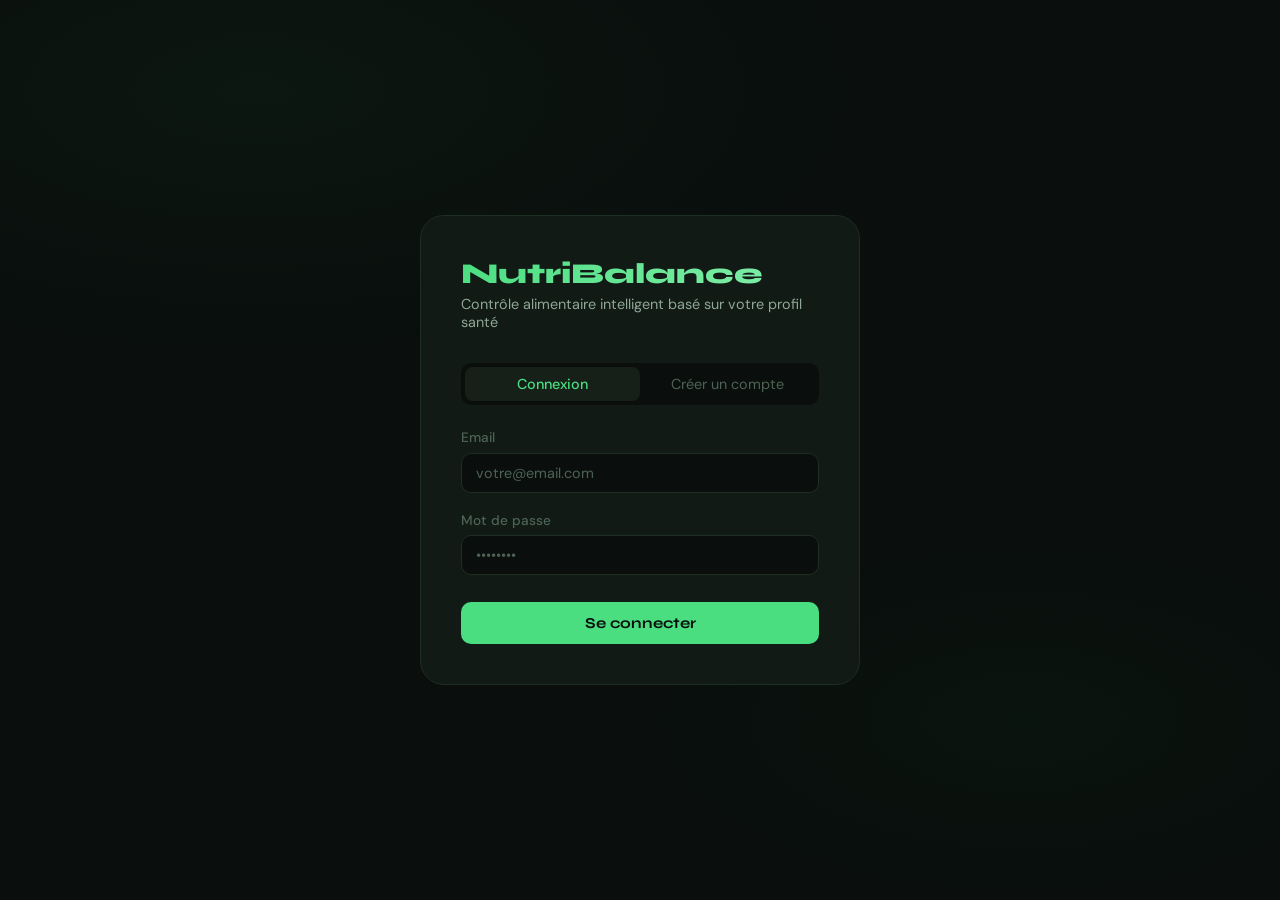
==== index_admin.html @ dee82f05 "ameliore cote admin" ====
<!DOCTYPE html>
<html lang="fr">
<head>
  <meta charset="UTF-8">
  <meta name="viewport" content="width=device-width, initial-scale=1.0">
  <title>Admin Dashboard — NutriBalance</title>
  <link
    href="https://fonts.googleapis.com/css2?family=Syne:wght@400;600;700;800&family=DM+Sans:ital,wght@0,300;0,400;0,500;1,300&display=swap"
    rel="stylesheet">
  <link rel="stylesheet" href="style.css">
</head>

<body>

  <nav id="main-nav">
    <div class="logo" onclick="location.href='index_admin.html'" style="cursor:pointer">
      <img src="logos/health care logo.jpg" alt="Logo"  width="200px" height="100px">
    </div>
    
    <div class="nav-links">
      <button class="nav-link" onclick="showScreen('admin'); loadAdminUsers()">Admin</button>
      <button class="nav-link" onclick="showScreen('community'); loadCommunity()">Communauté</button>
    </div>
    <div class="nav-user">
      <div class="avatar" id="nav-avatar">A</div>
      <span class="nav-name" id="nav-name">Admin</span>
      <button class="btn-logout" onclick="logout()">Déconnexion</button>
    </div>
  </nav>

  <div class="screen active" id="screen-admin">
    <div class="admin-wrap">
      <div class="section-title">Tableau de Bord Administrateur</div>
      <div class="card">
        <div class="admin-header">
          <h3>Utilisateurs du système</h3>
          <button class="btn-secondary" onclick="loadAdminUsers()">Rafraîchir</button>
        </div>
        <div id="admin-users-list" class="users-grid">
          <!-- Users will be loaded here -->
        </div>
      </div>

      <div id="user-history-section" style="display:none; margin-top: 2rem;">
        <div class="section-title">Historique Alimentaire (15 derniers jours) : <span id="history-user-name"></span></div>
        <div id="admin-user-history" class="history-list">
          <!-- History will be loaded here -->
        </div>
      </div>
    </div>
  </div>

  <div class="screen" id="screen-community">
    <div class="community-wrap">
      <div class="section-title">Espace Médical & Communauté</div>
      <div class="community-actions">
        <button class="btn-primary" onclick="showPostModal()">Poser une question / Partager un bilan</button>
      </div>
      <div id="community-posts" class="posts-list">
        <!-- Posts will be loaded here -->
      </div>
    </div>

    <!-- Modal for new post -->
    <div id="post-modal" class="modal" style="display:none">
      <div class="modal-content">
        <span class="close" onclick="closePostModal()">&times;</span>
        <h3>Nouveau Post</h3>
        <div class="form-group">
          <label>Type</label>
          <select id="post-type">
            <option value="question">Question</option>
            <option value="bilan">Bilan Médical (Photo)</option>
          </select>
        </div>
        <div class="form-group" id="post-recipient-group">
          <label>Pour quel utilisateur ? (Optionnel)</label>
          <select id="post-recipient">
            <option value="">Tout le monde (Public)</option>
            <!-- Users will be loaded here -->
          </select>
        </div>
        <div class="form-group">
          <label>Titre</label>
          <input type="text" id="post-title" placeholder="Ex: Question sur le fer">
        </div>
        <div class="form-group">
          <label>Message</label>
          <textarea id="post-content" rows="4" placeholder="Votre message..."></textarea>
        </div>
        <div class="form-group" id="post-image-group" style="display:none">
          <label>Photo du bilan</label>
          <input type="file" id="post-image" accept="image/*">
        </div>
        <button class="btn-primary" onclick="submitPost()">Publier</button>
      </div>
    </div>
  </div>

  <script src="app_admin.js"></script>
</body>
</html>
---- style.css ----
:root {
  --bg: #0a0f0d;
  --surface: #111a15;
  --surface2: #162019;
  --border: #1e2e22;
  --accent: #4ade80;
  --accent2: #22c55e;
  --accent-dim: rgba(74, 222, 128, 0.12);
  --warn: #fb923c;
  --warn-dim: rgba(251, 146, 60, 0.12);
  --danger: #f87171;
  --danger-dim: rgba(248, 113, 113, 0.12);
  --text: #e8f0ea;
  --text2: #8fa896;
  --text3: #4d6355;
  --radius: 16px;
  --radius-sm: 10px;
}

* {
  margin: 0;
  padding: 0;
  box-sizing: border-box;
}

body {
  font-family: 'DM Sans', sans-serif;
  background: var(--bg);
  color: var(--text);
  min-height: 100vh;
  overflow-x: hidden;
}

/* BG TEXTURE */
body::before {
  content: '';
  position: fixed;
  inset: 0;
  background:
    radial-gradient(ellipse 80% 50% at 20% 10%, rgba(74, 222, 128, 0.04) 0%, transparent 60%),
    radial-gradient(ellipse 60% 40% at 80% 80%, rgba(34, 197, 94, 0.03) 0%, transparent 50%);
  pointer-events: none;
  z-index: 0;
}

/* ===== NAV ===== */
nav {
  position: fixed;
  top: 0;
  left: 0;
  right: 0;
  background: rgba(10, 15, 13, 0.85);
  backdrop-filter: blur(20px);
  border-bottom: 1px solid var(--border);
  padding: 0 2rem;
  height: 64px;
  display: flex;
  align-items: center;
  justify-content: space-between;
  z-index: 100;
}

.nav-links {
  display: flex;
  gap: 1rem;
}

.nav-link {
  background: none;
  border: none;
  color: var(--text2);
  font-size: 0.85rem;
  font-weight: 500;
  cursor: pointer;
  transition: all 0.2s;
  padding: 6px 10px;
  border-radius: 8px;
}

.nav-link:hover {
  background: var(--surface2);
  color: var(--accent);
}

@media(max-width: 800px) {
  .nav-links {
    display: none;
  }
}

.logo {
  font-family: 'Syne', sans-serif;
  font-weight: 800;
  font-size: 1.3rem;
  color: var(--accent);
  letter-spacing: -0.02em;
}

.logo span {
  color: var(--text);
}

.nav-user {
  display: flex;
  align-items: center;
  gap: 1rem;
}

.avatar {
  width: 36px;
  height: 36px;
  background: var(--accent-dim);
  border: 1px solid var(--accent);
  border-radius: 50%;
  display: flex;
  align-items: center;
  justify-content: center;
  font-size: 0.9rem;
  color: var(--accent);
  font-family: 'Syne', sans-serif;
  font-weight: 700;
}

.nav-name {
  font-size: 0.85rem;
  color: var(--text2);
}

.btn-logout {
  background: none;
  border: 1px solid var(--border);
  color: var(--text3);
  padding: 6px 14px;
  border-radius: 8px;
  cursor: pointer;
  font-size: 0.8rem;
  transition: all 0.2s;
}

.btn-logout:hover {
  border-color: var(--danger);
  color: var(--danger);
}

/* ===== SCREENS ===== */
.screen {
  display: none;
  min-height: 100vh;
  padding-top: 64px;
  position: relative;
  z-index: 1;
}

.screen.active {
  display: flex;
}

/* ===== AUTH SCREEN ===== */
#screen-auth {
  align-items: center;
  justify-content: center;
  padding: 80px 1rem;
}

.auth-card {
  background: var(--surface);
  border: 1px solid var(--border);
  border-radius: 24px;
  padding: 2.5rem;
  width: 100%;
  max-width: 440px;
  animation: slideUp 0.5s ease;
}

@keyframes slideUp {
  from {
    opacity: 0;
    transform: translateY(30px);
  }

  to {
    opacity: 1;
    transform: translateY(0);
  }
}

.auth-title {
  font-family: 'Syne', sans-serif;
  font-size: 1.8rem;
  font-weight: 800;
  margin-bottom: 0.3rem;
  background: linear-gradient(135deg, var(--accent), #86efac);
  -webkit-background-clip: text;
  background-clip: text;
  -webkit-text-fill-color: transparent;
}

.auth-sub {
  color: var(--text2);
  font-size: 0.9rem;
  margin-bottom: 2rem;
}

.tabs {
  display: flex;
  background: var(--bg);
  border-radius: var(--radius-sm);
  padding: 4px;
  margin-bottom: 1.5rem;
}

.tab-btn {
  flex: 1;
  padding: 8px;
  border: none;
  background: none;
  color: var(--text3);
  font-family: 'DM Sans', sans-serif;
  font-size: 0.9rem;
  cursor: pointer;
  border-radius: 8px;
  transition: all 0.2s;
}

.tab-btn.active {
  background: var(--surface2);
  color: var(--accent);
  font-weight: 500;
}

.form-group {
  margin-bottom: 1rem;
}

label {
  display: block;
  font-size: 0.82rem;
  color: var(--text2);
  margin-bottom: 6px;
  font-weight: 500;
}

input,
select,
textarea {
  width: 100%;
  background: var(--bg);
  border: 1px solid var(--border);
  color: var(--text);
  padding: 10px 14px;
  border-radius: var(--radius-sm);
  font-family: 'DM Sans', sans-serif;
  font-size: 0.9rem;
  transition: border-color 0.2s;
  outline: none;
}

input:focus,
select:focus,
textarea:focus {
  border-color: var(--accent);
}

input::placeholder {
  color: var(--text3);
}

select option {
  background: var(--surface);
}

.form-row {
  display: grid;
  grid-template-columns: 1fr 1fr;
  gap: 0.8rem;
}

.form-row3 {
  display: grid;
  grid-template-columns: 1fr 1fr 1fr;
  gap: 0.8rem;
}

.btn-primary {
  width: 100%;
  padding: 12px;
  background: var(--accent);
  color: #0a0f0d;
  border: none;
  border-radius: var(--radius-sm);
  font-family: 'Syne', sans-serif;
  font-weight: 700;
  font-size: 0.95rem;
  cursor: pointer;
  transition: all 0.2s;
  margin-top: 0.5rem;
}

.btn-primary:hover {
  background: #22c55e;
  transform: translateY(-1px);
  box-shadow: 0 8px 20px rgba(74, 222, 128, 0.25);
}

.btn-primary:disabled {
  opacity: 0.5;
  cursor: not-allowed;
  transform: none;
}

.hint {
  font-size: 0.75rem;
  color: var(--text3);
  margin-top: 4px;
}

.error-msg {
  color: var(--danger);
  font-size: 0.82rem;
  margin-top: 0.5rem;
  text-align: center;
}

.success-msg {
  color: var(--accent);
  font-size: 0.82rem;
  margin-top: 0.5rem;
  text-align: center;
}

/* ===== PROFILE SCREEN ===== */
#screen-profile {
  flex-direction: column;
  align-items: center;
  padding: 80px 1rem 2rem;
}

.profile-wrap {
  width: 100%;
  max-width: 600px;
}

.profile-header {
  text-align: center;
  margin-bottom: 2rem;
}

.profile-icon {
  width: 70px;
  height: 70px;
  background: var(--accent-dim);
  border: 2px solid var(--accent);
  border-radius: 50%;
  display: flex;
  align-items: center;
  justify-content: center;
  font-size: 2rem;
  margin: 0 auto 1rem;
}

.section-title {
  font-family: 'Syne', sans-serif;
  font-size: 1.3rem;
  font-weight: 700;
  margin-bottom: 1rem;
  color: var(--text);
}

.card {
  background: var(--surface);
  border: 1px solid var(--border);
  border-radius: var(--radius);
  padding: 1.5rem;
  margin-bottom: 1rem;
}

.badge {
  display: inline-flex;
  align-items: center;
  gap: 6px;
  padding: 4px 12px;
  border-radius: 20px;
  font-size: 0.75rem;
  font-weight: 600;
  background: rgba(74, 222, 128, 0.1);
  color: var(--accent);
  border: 1px solid rgba(74, 222, 128, 0.2);
  margin-bottom: 1rem;
}

/* ===== DASHBOARD ===== */
#screen-dashboard {
  flex-direction: column;
  padding: 80px 1rem 2rem;
  align-items: center;
}

.dashboard-wrap {
  width: 100%;
  max-width: 900px;
}

.dash-header {
  display: flex;
  justify-content: space-between;
  align-items: flex-start;
  margin-bottom: 1.5rem;
  flex-wrap: wrap;
  gap: 1rem;
}

.dash-title {
  font-family: 'Syne', sans-serif;
  font-size: 1.8rem;
  font-weight: 800;
}

.date-badge {
  background: var(--surface);
  border: 1px solid var(--border);
  padding: 6px 14px;
  border-radius: 20px;
  font-size: 0.82rem;
  color: var(--text2);
}

/* STATS ROW */
.stats-row {
  display: grid;
  grid-template-columns: repeat(4, 1fr);
  gap: 0.8rem;
  margin-bottom: 1.5rem;
}

@media(max-width: 680px) {
  .stats-row {
    grid-template-columns: repeat(2, 1fr);
  }
}

.stat-card {
  background: var(--surface);
  border: 1px solid var(--border);
  border-radius: var(--radius-sm);
  padding: 1rem;
  text-align: center;
  transition: border-color 0.2s;
}

.stat-card:hover {
  border-color: var(--accent);
}

.stat-val {
  font-family: 'Syne', sans-serif;
  font-size: 1.6rem;
  font-weight: 800;
  color: var(--accent);
  margin-bottom: 2px;
}

.stat-label {
  font-size: 0.75rem;
  color: var(--text3);
}

/* PROGRESS BAR */
.progress-section {
  margin-bottom: 1.5rem;
}

.progress-header {
  display: flex;
  justify-content: space-between;
  margin-bottom: 6px;
}

.progress-label {
  font-size: 0.85rem;
  color: var(--text2);
}

.progress-pct {
  font-size: 0.85rem;
  font-family: 'Syne', sans-serif;
  font-weight: 700;
}

.progress-bar {
  height: 8px;
  background: var(--surface2);
  border-radius: 4px;
  overflow: hidden;
}

.progress-fill {
  height: 100%;
  border-radius: 4px;
  background: linear-gradient(90deg, var(--accent), #86efac);
  transition: width 1s ease;
}

.progress-fill.warn {
  background: linear-gradient(90deg, var(--warn), #fbbf24);
}

.progress-fill.danger {
  background: linear-gradient(90deg, var(--danger), #f97316);
}

/* MACROS */
.macros-row {
  display: grid;
  grid-template-columns: repeat(3, 1fr);
  gap: 0.8rem;
  margin-bottom: 1.5rem;
}

@media(max-width: 500px) {
  .macros-row {
    grid-template-columns: 1fr;
  }
}

.macro-card {
  background: var(--surface);
  border: 1px solid var(--border);
  border-radius: var(--radius-sm);
  padding: 1rem;
}

.macro-name {
  font-size: 0.75rem;
  color: var(--text3);
  margin-bottom: 4px;
}

.macro-val {
  font-family: 'Syne', sans-serif;
  font-size: 1.2rem;
  font-weight: 700;
}

.macro-target {
  font-size: 0.75rem;
  color: var(--text3);
}

.macro-bar {
  height: 4px;
  background: var(--surface2);
  border-radius: 2px;
  margin-top: 8px;
  overflow: hidden;
}

.macro-fill {
  height: 100%;
  border-radius: 2px;
  transition: width 1s ease;
}

.macro-fill.protein {
  background: #60a5fa;
}

.macro-fill.carbs {
  background: #f59e0b;
}

.macro-fill.fat {
  background: #a78bfa;
}

/* ADD MEAL */
.add-meal-card {
  background: var(--surface);
  border: 1px solid var(--border);
  border-radius: var(--radius);
  padding: 1.5rem;
  margin-bottom: 1.5rem;
}

.meal-type-row {
  display: flex;
  gap: 0.5rem;
  margin-bottom: 1rem;
  flex-wrap: wrap;
}

.meal-type-btn {
  padding: 6px 14px;
  border-radius: 20px;
  border: 1px solid var(--border);
  background: none;
  color: var(--text2);
  font-size: 0.82rem;
  cursor: pointer;
  transition: all 0.2s;
  font-family: 'DM Sans', sans-serif;
}

.meal-type-btn.active {
  background: var(--accent-dim);
  border-color: var(--accent);
  color: var(--accent);
}

.food-input-row {
  display: flex;
  gap: 0.8rem;
}

.food-input-row input {
  flex: 1;
}

.btn-add {
  padding: 10px 18px;
  background: var(--accent-dim);
  border: 1px solid var(--accent);
  color: var(--accent);
  border-radius: var(--radius-sm);
  cursor: pointer;
  font-family: 'Syne', sans-serif;
  font-weight: 600;
  font-size: 0.85rem;
  transition: all 0.2s;
  white-space: nowrap;
}

.btn-add:hover {
  background: var(--accent);
  color: #0a0f0d;
}

.btn-add:disabled {
  opacity: 0.4;
  cursor: not-allowed;
}

/* MEALS LIST */
.meals-list {
  margin-top: 1rem;
}

.meal-item {
  display: flex;
  align-items: center;
  gap: 0.8rem;
  padding: 0.7rem 0;
  border-bottom: 1px solid var(--border);
  animation: slideIn 0.3s ease;
}

@keyframes slideIn {
  from {
    opacity: 0;
    transform: translateX(-10px);
  }

  to {
    opacity: 1;
    transform: translateX(0);
  }
}

.meal-item:last-child {
  border-bottom: none;
}

.meal-dot {
  width: 8px;
  height: 8px;
  border-radius: 50%;
  background: var(--accent);
  flex-shrink: 0;
}

.meal-info {
  flex: 1;
}

.meal-name {
  font-size: 0.9rem;
  font-weight: 500;
}

.meal-meta {
  font-size: 0.75rem;
  color: var(--text3);
}

.meal-kcal {
  font-family: 'Syne', sans-serif;
  font-size: 0.9rem;
  color: var(--accent);
}

.button_del {
  background: none;
  border: none;
  color: var(--text3);
  cursor: pointer;
  font-size: 1rem;
  padding: 4px;
}

.button_del:hover {
  color: var(--danger);
}

/* AI ANALYSIS */
.analysis-card {
  border-radius: var(--radius);
  padding: 1.5rem;
  margin-bottom: 1.5rem;
  border: 1px solid;
  animation: slideUp 0.4s ease;
}

.analysis-card.sufficient {
  background: rgba(74, 222, 128, 0.05);
  border-color: rgba(74, 222, 128, 0.3);
}

.analysis-card.warning {
  background: var(--warn-dim);
  border-color: rgba(251, 146, 60, 0.3);
}

.analysis-card.danger {
  background: var(--danger-dim);
  border-color: rgba(248, 113, 113, 0.3);
}

.analysis-icon {
  font-size: 2rem;
  margin-bottom: 0.5rem;
}

.analysis-title {
  font-family: 'Syne', sans-serif;
  font-size: 1.1rem;
  font-weight: 700;
  margin-bottom: 0.5rem;
}

.analysis-text {
  font-size: 0.88rem;
  color: var(--text2);
  line-height: 1.6;
}

/* LOADING */
.loading-dots {
  display: inline-flex;
  gap: 4px;
  align-items: center;
}

.loading-dots span {
  width: 6px;
  height: 6px;
  background: var(--accent);
  border-radius: 50%;
  animation: dot 1.4s infinite;
}

.loading-dots span:nth-child(2) {
  animation-delay: 0.2s;
}

.loading-dots span:nth-child(3) {
  animation-delay: 0.4s;
}

@keyframes dot {

  0%,
  80%,
  100% {
    opacity: 0.2;
    transform: scale(0.8);
  }

  40% {
    opacity: 1;
    transform: scale(1);
  }
}

/* ANALYZE BTN */
.btn-analyze {
  width: 100%;
  padding: 14px;
  background: linear-gradient(135deg, #166534, #14532d);
  border: 1px solid rgba(74, 222, 128, 0.3);
  color: var(--accent);
  border-radius: var(--radius-sm);
  font-family: 'Syne', sans-serif;
  font-size: 1rem;
  font-weight: 700;
  cursor: pointer;
  transition: all 0.3s;
  display: flex;
  align-items: center;
  justify-content: center;
  gap: 0.5rem;
  margin-bottom: 1rem;
}

.btn-analyze:hover {
  background: linear-gradient(135deg, #15803d, #166534);
  box-shadow: 0 8px 24px rgba(74, 222, 128, 0.2);
}

.btn-analyze:disabled {
  opacity: 0.5;
  cursor: not-allowed;
}

.bmi-display {
  text-align: center;
  padding: 1.5rem;
  background: var(--surface2);
  border-radius: var(--radius-sm);
  margin-top: 1rem;
}

.bmi-val {
  font-family: 'Syne', sans-serif;
  font-size: 2.5rem;
  font-weight: 800;
}

.bmi-label {
  font-size: 0.85rem;
  color: var(--text2);
  margin-top: 4px;
}

.tips-list {
  list-style: none;
}

.tips-list li {
  padding: 0.5rem 0;
  border-bottom: 1px solid var(--border);
  font-size: 0.88rem;
  color: var(--text2);
  padding-left: 1rem;
  position: relative;
}

.tips-list li::before {
  content: '-';
  position: absolute;
  left: 0;
  color: var(--accent);
}

.tips-list li:last-child {
  border-bottom: none;
}

.empty-state {
  text-align: center;
  padding: 2rem;
  color: var(--text3);
  font-size: 0.88rem;
}

.empty-state .ei {
  font-size: 2rem;
  margin-bottom: 0.5rem;
}

select {
  appearance: none;
  cursor: pointer;
}

.goal-select-wrap {
  position: relative;
}

.goal-select-wrap::after {
  content: 'v';
  position: absolute;
  right: 12px;
  top: 50%;
  transform: translateY(-50%);
  color: var(--text3);
  pointer-events: none;
}

.scanner-btn {
  font-size: 1.2rem;
  padding: 8px;
  background: var(--surface2);
  border: 1px solid var(--border);
  border-radius: var(--radius-sm);
  cursor: pointer;
  transition: all 0.2s;
  display: flex;
  align-items: center;
  justify-content: center;
}

.scanner-btn:hover {
  border-color: var(--accent);
  background: var(--accent-dim);
}

.ai-analytics-section {
  background: var(--surface);
  border: 1px solid var(--border);
  border-radius: var(--radius);
  padding: 1.5rem;
}

.ai-actions-grid {
  display: grid;
  grid-template-columns: 1fr 1fr;
  gap: 1rem;
}

.ai-action-card {
  background: var(--surface2);
  border: 1px solid var(--border);
  border-radius: var(--radius-sm);
  padding: 1.2rem;
  cursor: pointer;
  transition: all 0.2s;
  text-align: center;
}

.ai-action-card:hover {
  border-color: var(--accent);
  background: var(--accent-dim);
  transform: translateY(-2px);
}

.ai-card-icon {
  font-size: 1.8rem;
  margin-bottom: 0.5rem;
}

.ai-card-name {
  font-family: 'Syne', sans-serif;
  font-weight: 700;
  font-size: 0.95rem;
}

.ai-card-sub {
  font-size: 0.75rem;
  color: var(--text3);
  margin-top: 3px;
}

/* COACH */
.coach-wrap {
  width: 100%;
  max-width: 600px;
  height: 80vh;
  display: flex;
  flex-direction: column;
  background: var(--surface);
  border: 1px solid var(--border);
  border-radius: 24px;
  overflow: hidden;
  margin: 20px auto;
}

.coach-header {
  padding: 1.2rem;
  background: var(--surface2);
  display: flex;
  align-items: center;
  gap: 1rem;
  border-bottom: 1px solid var(--border);
}

.coach-avatar {
  width: 44px;
  height: 44px;
  background: var(--accent-dim);
  border: 1px solid var(--accent);
  border-radius: 50%;
  display: flex;
  align-items: center;
  justify-content: center;
  font-size: 1.4rem;
}

.coach-name {
  font-family: 'Syne', sans-serif;
  font-weight: 700;
}

.coach-status {
  font-size: 0.75rem;
  color: var(--accent);
}

.chat-container {
  flex: 1;
  padding: 1.5rem;
  overflow-y: auto;
  display: flex;
  flex-direction: column;
  gap: 1rem;
}

.user-msg,
.bot-msg {
  max-width: 80%;
  padding: 10px 14px;
  border-radius: 12px;
  font-size: 0.9rem;
  line-height: 1.5;
}

.user-msg {
  align-self: flex-end;
  background: var(--accent);
  color: #0a0f0d;
}

.bot-msg {
  align-self: flex-start;
  background: var(--surface2);
  border: 1px solid var(--border);
}

.chat-input-row {
  padding: 1rem;
  background: var(--surface2);
  display: flex;
  gap: 0.8rem;
}

.btn-send {
  padding: 0 1.2rem;
  background: var(--accent);
  color: #0a0f0d;
  border: none;
  border-radius: 8px;
  font-family: 'Syne', sans-serif;
  font-weight: 700;
  cursor: pointer;
}

/* TRENDS */
#screen-trends {
  flex-direction: column;
  padding: 80px 1rem 3rem;
  align-items: center;
}

.trends-wrap {
  width: 100%;
  max-width: 860px;
}

.trends-header {
  margin-bottom: 1.5rem;
}

.trends-subtitle {
  font-size: 0.85rem;
  color: var(--text3);
  margin-top: 0.3rem;
}

.trend-tabs {
  display: flex;
  gap: 0.6rem;
  margin-bottom: 1.5rem;
}

.trend-tab {
  flex: 1;
  padding: 10px 14px;
  background: var(--surface);
  border: 1px solid var(--border);
  border-radius: 12px;
  color: var(--text2);
  cursor: pointer;
  font-size: 0.9rem;
  font-family: 'Syne', sans-serif;
  font-weight: 600;
  transition: all 0.2s;
  display: flex;
  align-items: center;
  justify-content: center;
  gap: 0.4rem;
}

.trend-tab:hover {
  border-color: var(--accent);
  color: var(--accent);
}

.trend-tab.active {
  border-color: var(--accent);
  color: var(--accent);
  background: var(--accent-dim);
}

.trend-tab-icon {
  font-size: 1rem;
}

/* TRENDS CARD */
.trends-card {
  padding: 0;
  overflow: hidden;
}

.trends-card-header {
  display: flex;
  justify-content: space-between;
  align-items: center;
  padding: 1.2rem 1.5rem;
  background: var(--surface2);
  border-bottom: 1px solid var(--border);
  flex-wrap: wrap;
  gap: 0.8rem;
}

.trends-card-title {
  font-family: 'Syne', sans-serif;
  font-weight: 700;
  font-size: 1rem;
  color: var(--text);
}

.trends-card-desc {
  font-size: 0.78rem;
  color: var(--text3);
  margin-top: 3px;
}

.deficiency-controls {
  display: flex;
  align-items: center;
  gap: 0.6rem;
}

/* PERIOD TOGGLE */
.period-toggle {
  display: flex;
  background: var(--bg);
  border: 1px solid var(--border);
  border-radius: 8px;
  overflow: hidden;
}

.period-btn {
  padding: 5px 14px;
  font-size: 0.78rem;
  font-family: 'Syne', sans-serif;
  font-weight: 600;
  border: none;
  background: none;
  color: var(--text3);
  cursor: pointer;
  transition: all 0.2s;
}

.period-btn.active {
  background: var(--accent);
  color: #0a0f0d;
}

/* ANALYZE SM BUTTON */
.btn-analyze-sm {
  padding: 7px 16px;
  background: linear-gradient(135deg, #166534, #14532d);
  border: 1px solid rgba(74, 222, 128, 0.3);
  color: var(--accent);
  border-radius: 8px;
  font-family: 'Syne', sans-serif;
  font-weight: 700;
  font-size: 0.82rem;
  cursor: pointer;
  transition: all 0.2s;
  white-space: nowrap;
}

.btn-analyze-sm:hover {
  background: linear-gradient(135deg, #15803d, #166534);
  box-shadow: 0 4px 16px rgba(74, 222, 128, 0.25);
}

/* LOADING STATE */
.deficiency-loading {
  display: flex;
  align-items: center;
  gap: 0.8rem;
  padding: 2rem 1.5rem;
  color: var(--text2);
  font-size: 0.88rem;
}

/* DEFICIENCY LIST */
.deficiency-list {
  padding: 1rem 1.5rem 0.5rem;
}

.deficiency-item {
  display: flex;
  justify-content: space-between;
  align-items: center;
  padding: 0.85rem 1rem;
  background: var(--surface2);
  border: 1px solid var(--border);
  border-radius: 12px;
  margin-bottom: 0.7rem;
  animation: slideIn 0.35s ease both;
  transition: border-color 0.2s, transform 0.2s;
  gap: 0.8rem;
}

.deficiency-item:hover {
  border-color: rgba(74, 222, 128, 0.25);
  transform: translateY(-1px);
}

.deficiency-left {
  display: flex;
  align-items: center;
  gap: 0.8rem;
  flex: 1;
  min-width: 0;
}

.deficiency-icon {
  font-size: 1.5rem;
  flex-shrink: 0;
  width: 36px;
  text-align: center;
}

.deficiency-info {
  flex: 1;
  min-width: 0;
}

.deficiency-nutrient {
  font-weight: 700;
  font-family: 'Syne', sans-serif;
  font-size: 0.95rem;
}

.deficiency-advice {
  font-size: 0.78rem;
  color: var(--text3);
  margin-top: 3px;
  line-height: 1.4;
}

.deficiency-right {
  display: flex;
  flex-direction: column;
  align-items: flex-end;
  gap: 0.4rem;
  flex-shrink: 0;
}

.deficiency-trend {
  font-size: 0.75rem;
  color: var(--text3);
  white-space: nowrap;
}

.deficiency-risk {
  font-size: 0.72rem;
  padding: 3px 10px;
  border-radius: 12px;
  font-weight: 600;
  white-space: nowrap;
}

.deficiency-risk.high {
  background: var(--danger-dim);
  color: var(--danger);
  border: 1px solid rgba(248, 113, 113, 0.3);
}

.deficiency-risk.medium {
  background: var(--warn-dim);
  color: var(--warn);
  border: 1px solid rgba(251, 146, 60, 0.3);
}

.deficiency-risk.low {
  background: var(--accent-dim);
  color: var(--accent);
  border: 1px solid rgba(74, 222, 128, 0.3);
}

/* EMPTY STATE */
.empty-state {
  text-align: center;
  padding: 2.5rem 1rem;
  color: var(--text3);
  font-size: 0.88rem;
}

.empty-icon {
  font-size: 2.2rem;
  margin-bottom: 0.6rem;
}

/* MENU DISPLAY */
.menu-display {
  padding: 1rem 1.5rem 1.5rem;
}

.menu-grid {
  display: grid;
  grid-template-columns: repeat(auto-fill, minmax(200px, 1fr));
  gap: 0.9rem;
}

@media(max-width: 620px) {
  .menu-grid {
    grid-template-columns: 1fr;
  }
}

.menu-day-card {
  background: var(--surface2);
  border: 1px solid var(--border);
  border-radius: 14px;
  overflow: hidden;
  animation: slideUp 0.4s ease both;
  transition: border-color 0.2s, transform 0.2s;
}

.menu-day-card:hover {
  border-color: rgba(74, 222, 128, 0.3);
  transform: translateY(-2px);
}

.menu-day-header {
  display: flex;
  align-items: center;
  gap: 0.6rem;
  padding: 0.7rem 1rem;
  background: linear-gradient(135deg, rgba(74, 222, 128, 0.08), rgba(34, 197, 94, 0.04));
  border-bottom: 1px solid var(--border);
}

.menu-day-emoji {
  font-size: 1.2rem;
}

.menu-day-name {
  font-family: 'Syne', sans-serif;
  font-weight: 700;
  font-size: 0.95rem;
  color: var(--accent);
}

.menu-meal {
  padding: 0.55rem 1rem;
  border-bottom: 1px solid rgba(30, 46, 34, 0.5);
}

.menu-meal:last-child {
  border-bottom: none;
}

.menu-meal-label {
  font-size: 0.7rem;
  color: var(--text3);
  font-weight: 600;
  margin-bottom: 3px;
  text-transform: uppercase;
  letter-spacing: 0.04em;
}

.menu-meal-text {
  font-size: 0.82rem;
  color: var(--text2);
  line-height: 1.4;
}

/* Admin & Community Styles */
.admin-wrap, .community-wrap {
  padding: 2rem;
  max-width: 1200px;
  margin: 0 auto;
}

.users-grid {
  display: grid;
  grid-template-columns: repeat(auto-fill, minmax(300px, 1fr));
  gap: 1.5rem;
  margin-top: 1rem;
}

.user-card {
  background: var(--surface2);
  border: 1px solid var(--border);
  border-radius: 12px;
  padding: 1.5rem;
  display: flex;
  flex-direction: column;
  gap: 0.8rem;
  transition: transform 0.2s;
}

.user-card:hover {
  transform: translateY(-4px);
}

.user-card-header {
  display: flex;
  flex-direction: column;
}

.user-email {
  font-size: 0.85rem;
  color: var(--text3);
}

.user-card-info {
  display: flex;
  gap: 1rem;
  font-size: 0.9rem;
}

.btn-sm {
  padding: 0.5rem 1rem;
  font-size: 0.85rem;
  background: var(--accent);
  color: #0a0f0d;
  border: none;
  border-radius: 6px;
  cursor: pointer;
  font-weight: 700;
}

.btn-danger {
  background: var(--danger);
  color: white;
}

.user-card-actions {
  display: flex;
  gap: 0.5rem;
}

.history-list {
  display: flex;
  flex-direction: column;
  gap: 1rem;
  margin-top: 1rem;
}

.history-day {
  background: var(--surface2);
  border: 1px solid var(--border);
  border-radius: 8px;
  padding: 1rem;
}

.history-date {
  font-weight: 700;
  margin-bottom: 0.5rem;
  color: var(--accent);
}

.history-meal-item {
  display: grid;
  grid-template-columns: 120px 1fr 100px;
  padding: 0.4rem 0;
  border-bottom: 1px solid var(--border);
  font-size: 0.9rem;
}

.history-meal-item:last-child {
  border-bottom: none;
}

/* Community Posts */
.posts-list {
  display: flex;
  flex-direction: column;
  gap: 1.2rem;
  margin-top: 1.5rem;
}

.post-card {
  background: var(--surface2);
  border: 1px solid var(--border);
  border-radius: 16px;
  padding: 1.5rem;
  transition: all 0.3s ease;
}

.post-card.doctor-post {
  border-left: 4px solid var(--accent);
  background: linear-gradient(to right, rgba(74, 222, 128, 0.05), var(--surface2));
}

.post-header {
  display: flex;
  justify-content: space-between;
  align-items: flex-start;
  margin-bottom: 1.2rem;
}

.post-user-info {
  display: flex;
  align-items: center;
  gap: 0.8rem;
}

.post-avatar {
  width: 40px;
  height: 40px;
  background: var(--bg);
  border: 1px solid var(--border);
  border-radius: 50%;
  display: flex;
  align-items: center;
  justify-content: center;
  font-weight: 800;
  color: var(--accent);
}

.post-user-name {
  display: block;
  font-weight: 700;
  font-size: 1rem;
  color: var(--text);
}

.doctor-badge {
  background: var(--accent);
  color: #0a0f0d;
  padding: 2px 8px;
  border-radius: 20px;
  font-size: 0.7rem;
  font-weight: 800;
  text-transform: uppercase;
  margin-left: 6px;
  vertical-align: middle;
}

.recipient-tag {
  font-size: 0.8rem;
  color: var(--accent);
  margin-left: 8px;
  font-style: italic;
}

.private-badge, .public-badge {
  font-size: 0.65rem;
  padding: 1px 6px;
  border-radius: 4px;
  margin-left: 6px;
  text-transform: uppercase;
  font-weight: 700;
}

.private-badge {
  background: var(--danger-dim);
  color: var(--danger);
  border: 1px solid rgba(248, 113, 113, 0.2);
}

.public-badge {
  background: rgba(147, 197, 253, 0.1);
  color: #93c5fd;
  border: 1px solid rgba(147, 197, 253, 0.2);
}

.post-date {
  font-size: 0.75rem;
  color: var(--text3);
}

.post-type-tag {
  font-size: 0.75rem;
  background: var(--bg);
  padding: 4px 10px;
  border-radius: 8px;
  color: var(--text2);
  border: 1px solid var(--border);
}

.post-title {
  font-size: 1.1rem;
  font-weight: 800;
  margin-bottom: 0.6rem;
  font-family: 'Syne', sans-serif;
  color: var(--text);
}

.post-content {
  font-size: 0.95rem;
  line-height: 1.6;
  color: var(--text2);
}

.post-image {
  margin-top: 1rem;
  border-radius: 12px;
  overflow: hidden;
  border: 1px solid var(--border);
}

.post-image img {
  width: 100%;
  display: block;
  cursor: pointer;
  transition: opacity 0.3s;
}

.post-image img:hover {
  opacity: 0.9;
}

/* Modal */
.modal {
  position: fixed;
  z-index: 2000;
  left: 0;
  top: 0;
  width: 100%;
  height: 100%;
  background-color: rgba(0,0,0,0.8);
  display: flex;
  align-items: center;
  justify-content: center;
}

.modal-content {
  background: var(--surface);
  padding: 2rem;
  border-radius: 12px;
  width: 90%;
  max-width: 500px;
  position: relative;
  border: 1px solid var(--border);
}

.close {
  position: absolute;
  right: 1.5rem;
  top: 1rem;
  font-size: 1.5rem;
  cursor: pointer;
  color: var(--text3);
}

.form-group {
  margin-bottom: 1.2rem;
}

.form-group label {
  display: block;
  font-size: 0.85rem;
  color: var(--text3);
  margin-bottom: 0.4rem;
}


/* Responses section */
.responses-section {
    margin-top: 1.5rem;
    padding-top: 1rem;
    border-top: 1px solid var(--border);
}
.response-item {
    margin-bottom: 0.8rem;
    padding: 0.8rem;
    background: var(--bg);
    border-radius: 8px;
    font-size: 0.9rem;
    border: 1px solid var(--border);
}
.response-header {
    display: flex;
    justify-content: space-between;
    margin-bottom: 0.4rem;
    font-size: 0.8rem;
    color: var(--text3);
}
.response-user {
    font-weight: 600;
    color: var(--text1);
}
.response-content {
    line-height: 1.4;
    color: var(--text2);
}
.response-input-wrap {
    display: flex;
    gap: 0.5rem;
    margin-top: 1rem;
}
.response-input {
    flex: 1;
    padding: 0.6rem 1rem;
    border: 1px solid var(--border);
    border-radius: 20px;
    font-size: 0.9rem;
    background: var(--surface);
    color: var(--text);
}
.response-input:focus {
    outline: none;
    border-color: var(--accent);
}
.btn-response {
    padding: 0.5rem 1rem;
    background: var(--accent);
    color: white;
    border: none;
    border-radius: 20px;
    cursor: pointer;
    font-size: 0.85rem;
    font-weight: 600;
}
.doctor-response {
    background: rgba(46, 204, 113, 0.05);
    border-left: 3px solid var(--accent);
}

@media (max-width: 768px) {
  .users-grid {
    grid-template-columns: 1fr;
  }
}
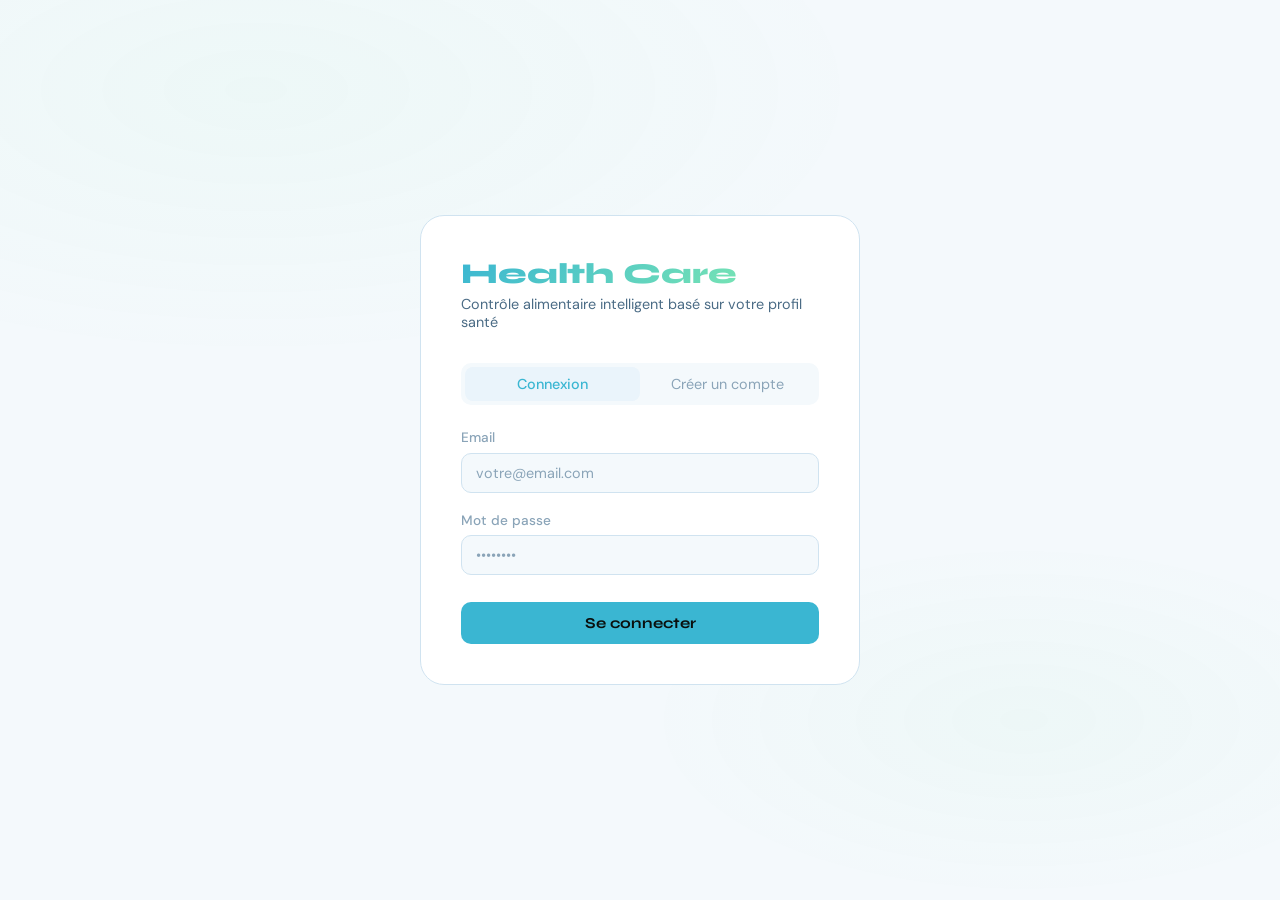
==== commit 22861060: "theme modif" ====
--- a/index_admin.html
+++ b/index_admin.html
@@ -1,9 +1,10 @@
 <!DOCTYPE html>
 <html lang="fr">
+
 <head>
   <meta charset="UTF-8">
   <meta name="viewport" content="width=device-width, initial-scale=1.0">
-  <title>Admin Dashboard — NutriBalance</title>
+  <title>Medecin Dashboard — Health Care</title>
   <link
     href="https://fonts.googleapis.com/css2?family=Syne:wght@400;600;700;800&family=DM+Sans:ital,wght@0,300;0,400;0,500;1,300&display=swap"
     rel="stylesheet">
@@ -14,23 +15,23 @@
 
   <nav id="main-nav">
     <div class="logo" onclick="location.href='index_admin.html'" style="cursor:pointer">
-      <img src="logos/health care logo.jpg" alt="Logo"  width="200px" height="100px">
+      <img src="logos/health care logo.jpg" alt="Logo" width="200px" height="100px">
     </div>
-    
+
     <div class="nav-links">
-      <button class="nav-link" onclick="showScreen('admin'); loadAdminUsers()">Admin</button>
+      <button class="nav-link" onclick="showScreen('admin'); loadAdminUsers()">Medecin</button>
       <button class="nav-link" onclick="showScreen('community'); loadCommunity()">Communauté</button>
     </div>
     <div class="nav-user">
       <div class="avatar" id="nav-avatar">A</div>
-      <span class="nav-name" id="nav-name">Admin</span>
+      <span class="nav-name" id="nav-name">Medecin</span>
       <button class="btn-logout" onclick="logout()">Déconnexion</button>
     </div>
   </nav>
 
   <div class="screen active" id="screen-admin">
     <div class="admin-wrap">
-      <div class="section-title">Tableau de Bord Administrateur</div>
+      <div class="section-title">Tableau de Bord Medecin</div>
       <div class="card">
         <div class="admin-header">
           <h3>Utilisateurs du système</h3>
@@ -42,7 +43,8 @@
       </div>
 
       <div id="user-history-section" style="display:none; margin-top: 2rem;">
-        <div class="section-title">Historique Alimentaire (15 derniers jours) : <span id="history-user-name"></span></div>
+        <div class="section-title">Historique Alimentaire (15 derniers jours) : <span id="history-user-name"></span>
+        </div>
         <div id="admin-user-history" class="history-list">
           <!-- History will be loaded here -->
         </div>
@@ -99,4 +101,5 @@
 
   <script src="app_admin.js"></script>
 </body>
-</html>
+
+</html>
--- a/style.css
+++ b/style.css
@@ -1,18 +1,23 @@
 :root {
-  --bg: #0a0f0d;
-  --surface: #111a15;
-  --surface2: #162019;
-  --border: #1e2e22;
-  --accent: #4ade80;
-  --accent2: #22c55e;
-  --accent-dim: rgba(74, 222, 128, 0.12);
-  --warn: #fb923c;
-  --warn-dim: rgba(251, 146, 60, 0.12);
-  --danger: #f87171;
-  --danger-dim: rgba(248, 113, 113, 0.12);
-  --text: #e8f0ea;
-  --text2: #8fa896;
-  --text3: #4d6355;
+  --bg: #f4f9fc; /* fond clair */
+  --surface: #ffffff;
+  --surface2: #eaf4fb;
+  --border: #d0e3f0;
+
+  --accent: #3ab6d2; /* bleu principal */
+  --accent2: #2aa4c0;
+  --accent-dim: rgba(58, 182, 210, 0.1);
+
+  --warn: #f59e0b;
+  --warn-dim: rgba(245, 158, 11, 0.1);
+
+  --danger: #ef4444;
+  --danger-dim: rgba(239, 68, 68, 0.1);
+
+  --text: #002b5f; /* bleu foncé pour texte */
+  --text2: #4a6b85;
+  --text3: #8aa4b8;
+
   --radius: 16px;
   --radius-sm: 10px;
 }
